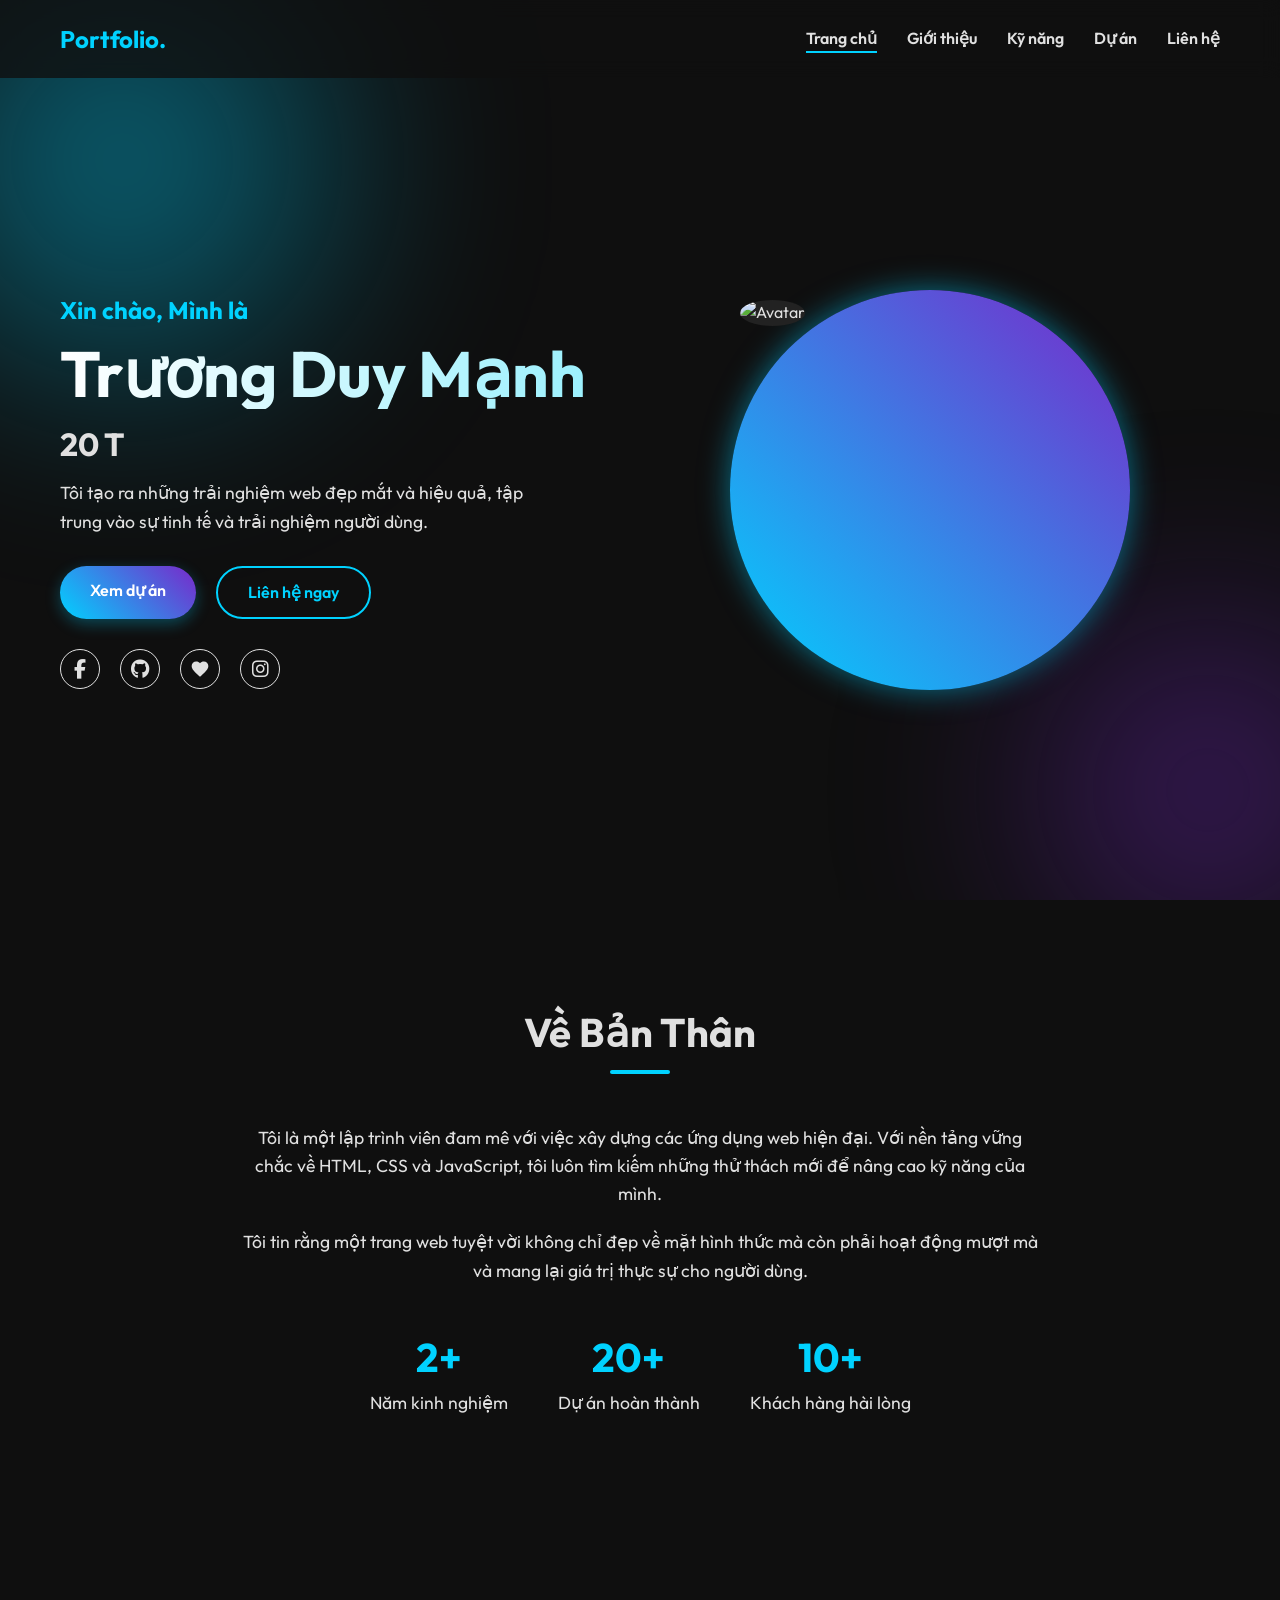
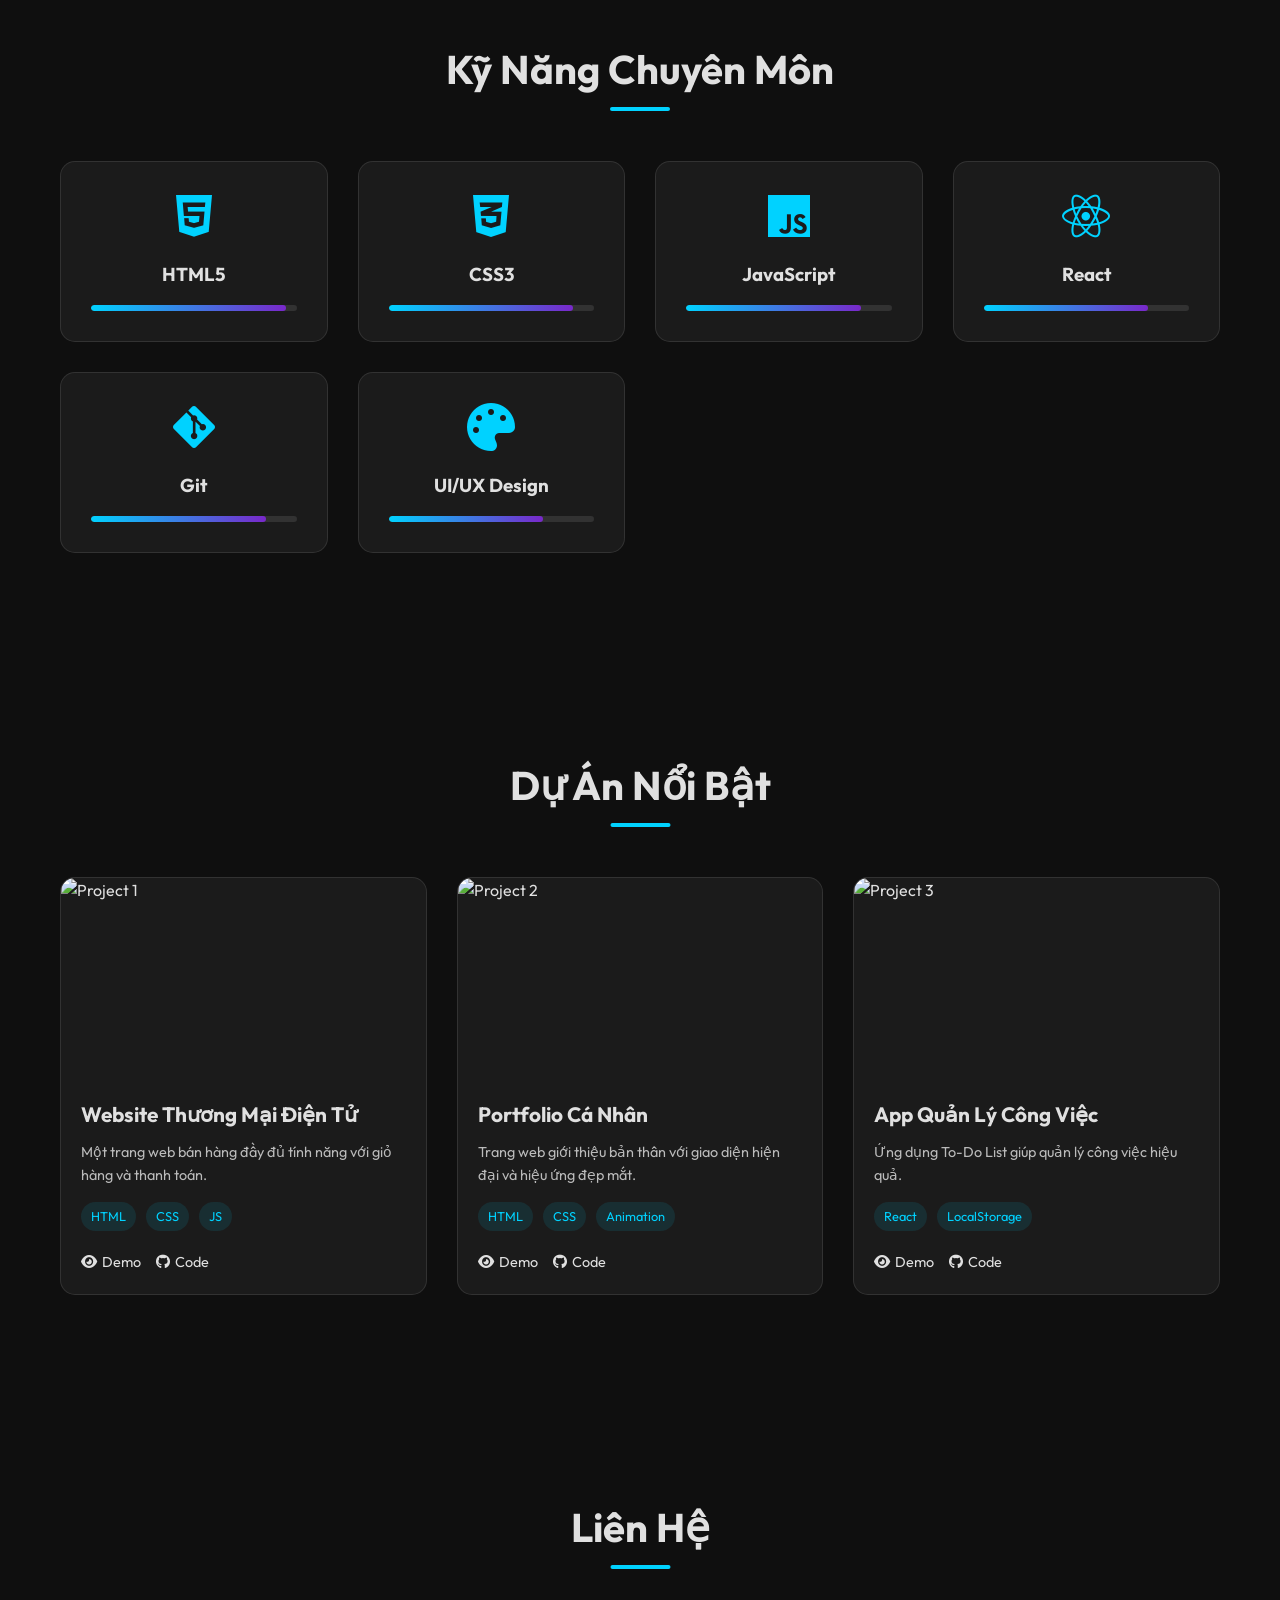
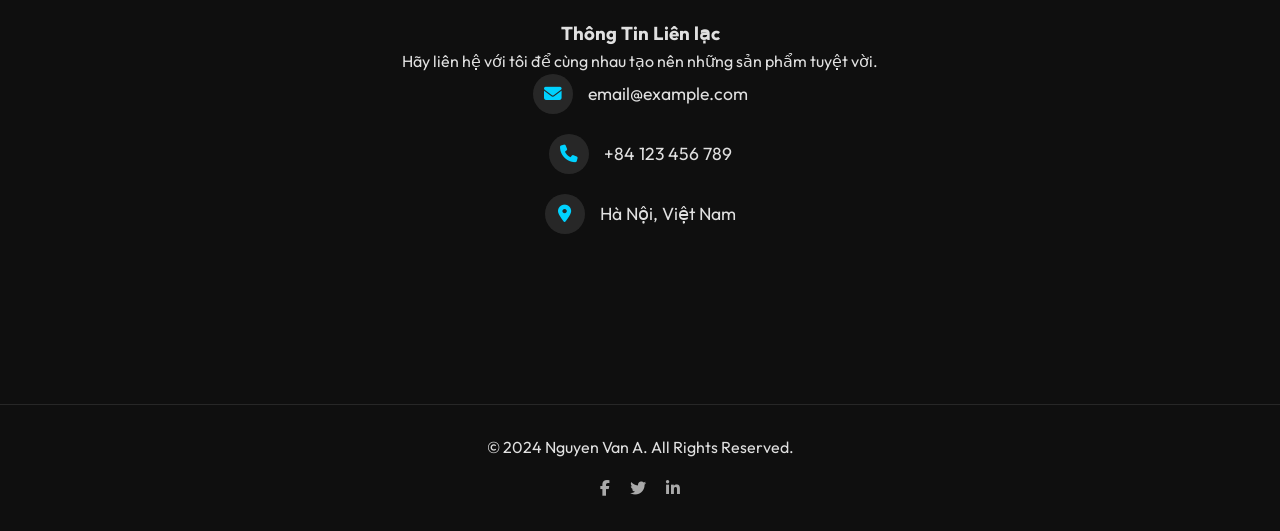
==== Bai cua duy manh(web)/PersonalPortfolio/index.html @ 9e647429 "feat: add web projects and assets" ====
<!DOCTYPE html>
<html lang="vi">

<head>
    <meta charset="UTF-8">
    <meta name="viewport" content="width=device-width, initial-scale=1.0">
    <title>Portfolio Cá Nhân | Developer & Designer</title>
    <link rel="preconnect" href="https://fonts.googleapis.com">
    <link rel="preconnect" href="https://fonts.gstatic.com" crossorigin>
    <link href="https://fonts.googleapis.com/css2?family=Outfit:wght@300;400;600;700&display=swap" rel="stylesheet">
    <link rel="stylesheet" href="style.css">
    <link rel="stylesheet" href="https://cdnjs.cloudflare.com/ajax/libs/font-awesome/6.4.0/css/all.min.css">
</head>

<body>
    <div class="background-globes">
        <div class="globe globe-1"></div>
        <div class="globe globe-2"></div>
        <div class="globe globe-3"></div>
    </div>

    <nav class="navbar">
        <div class="container">
            <a href="#" class="logo">Portfolio.</a>
            <ul class="nav-links">
                <li><a href="#home">Trang chủ</a></li>
                <li><a href="#about">Giới thiệu</a></li>
                <li><a href="#skills">Kỹ năng</a></li>
                <li><a href="#projects">Dự án</a></li>
                <li><a href="#contact">Liên hệ</a></li>
            </ul>
            <div class="hamburger">
                <div class="line"></div>
                <div class="line"></div>
                <div class="line"></div>
            </div>
        </div>
    </nav>

    <header id="home" class="hero">
        <div class="container hero-content">
            <div class="hero-text">
                <h3>Xin chào, Mình là</h3>
                <h1>Trương Duy Mạnh</h1>
                <h2><span class="typing-text"></span></h2>
                <p>Tôi tạo ra những trải nghiệm web đẹp mắt và hiệu quả, tập trung vào sự tinh tế và trải nghiệm người
                    dùng.</p>
                <div class="cta-buttons">
                    <a href="#projects" class="btn btn-primary">Xem dự án</a>
                    <a href="#contact" class="btn btn-secondary">Liên hệ ngay</a>
                </div>
                <div class="social-links">
                    <a href="https://www.facebook.com/onex.manh/"><i class="fab fa-facebook-f"></i></a>
                    <a href="https://github.com/manhne175"><i class="fab fa-github"></i></a>
                    <a href="https://locket.camera/links/Qnh26PZEXaReKuQU8" class="locket-link">
                        <svg viewBox="0 0 24 24" width="20" height="20" fill="currentColor"
                            xmlns="http://www.w3.org/2000/svg">
                            <path
                                d="M12 21.35l-1.45-1.32C5.4 15.36 2 12.28 2 8.5 2 5.42 4.42 3 7.5 3c1.74 0 3.41.81 4.5 2.09C13.09 3.81 14.76 3 16.5 3 19.58 3 22 5.42 22 8.5c0 3.78-3.4 6.86-8.55 11.54L12 21.35z" />
                        </svg>
                    </a>
                    <a href="https://www.instagram.com/ryumank_73/?__pwa=1"><i class="fab fa-instagram"></i></a>
                </div>
            </div>
            <div class="hero-image">
                <!-- Placeholder for user image, using a gradient circle for now -->
                <div class="img-wrapper">
                    <img src="https://via.placeholder.com/400" alt="Avatar" class="avatar-placeholder">
                </div>
            </div>
        </div>
    </header>

    <section id="about" class="about">
        <div class="container">
            <h2 class="section-title">Về Bản Thân</h2>
            <div class="about-content">
                <div class="about-text hidden-element">
                    <p>Tôi là một lập trình viên đam mê với việc xây dựng các ứng dụng web hiện đại. Với nền tảng vững
                        chắc về HTML, CSS và JavaScript, tôi luôn tìm kiếm những thử thách mới để nâng cao kỹ năng của
                        mình.</p>
                    <p>Tôi tin rằng một trang web tuyệt vời không chỉ đẹp về mặt hình thức mà còn phải hoạt động mượt mà
                        và mang lại giá trị thực sự cho người dùng.</p>
                    <div class="stats">
                        <div class="stat-item">
                            <h3>2+</h3>
                            <p>Năm kinh nghiệm</p>
                        </div>
                        <div class="stat-item">
                            <h3>20+</h3>
                            <p>Dự án hoàn thành</p>
                        </div>
                        <div class="stat-item">
                            <h3>10+</h3>
                            <p>Khách hàng hài lòng</p>
                        </div>
                    </div>
                </div>
            </div>
        </div>
    </section>

    <section id="skills" class="skills">
        <div class="container">
            <h2 class="section-title">Kỹ Năng Chuyên Môn</h2>
            <div class="skills-grid">
                <div class="skill-card hidden-element">
                    <i class="fab fa-html5"></i>
                    <h3>HTML5</h3>
                    <div class="progress-bar">
                        <div class="progress" style="width: 95%"></div>
                    </div>
                </div>
                <div class="skill-card hidden-element" style="transition-delay: 0.1s">
                    <i class="fab fa-css3-alt"></i>
                    <h3>CSS3</h3>
                    <div class="progress-bar">
                        <div class="progress" style="width: 90%"></div>
                    </div>
                </div>
                <div class="skill-card hidden-element" style="transition-delay: 0.2s">
                    <i class="fab fa-js"></i>
                    <h3>JavaScript</h3>
                    <div class="progress-bar">
                        <div class="progress" style="width: 85%"></div>
                    </div>
                </div>
                <div class="skill-card hidden-element" style="transition-delay: 0.3s">
                    <i class="fab fa-react"></i>
                    <h3>React</h3>
                    <div class="progress-bar">
                        <div class="progress" style="width: 80%"></div>
                    </div>
                </div>
                <div class="skill-card hidden-element" style="transition-delay: 0.4s">
                    <i class="fab fa-git-alt"></i>
                    <h3>Git</h3>
                    <div class="progress-bar">
                        <div class="progress" style="width: 85%"></div>
                    </div>
                </div>
                <div class="skill-card hidden-element" style="transition-delay: 0.5s">
                    <i class="fas fa-palette"></i>
                    <h3>UI/UX Design</h3>
                    <div class="progress-bar">
                        <div class="progress" style="width: 75%"></div>
                    </div>
                </div>
            </div>
        </div>
    </section>

    <section id="projects" class="projects">
        <div class="container">
            <h2 class="section-title">Dự Án Nổi Bật</h2>
            <div class="projects-grid">
                <div class="project-card hidden-element">
                    <div class="project-img">
                        <img src="https://via.placeholder.com/400x250" alt="Project 1">
                    </div>
                    <div class="project-info">
                        <h3>Website Thương Mại Điện Tử</h3>
                        <p>Một trang web bán hàng đầy đủ tính năng với giỏ hàng và thanh toán.</p>
                        <div class="tags">
                            <span>HTML</span><span>CSS</span><span>JS</span>
                        </div>
                        <div class="project-links">
                            <a href="#" class="btn-sm"><i class="fas fa-eye"></i> Demo</a>
                            <a href="#" class="btn-sm"><i class="fab fa-github"></i> Code</a>
                        </div>
                    </div>
                </div>
                <!-- More projects can be added here -->
                <div class="project-card hidden-element" style="transition-delay: 0.2s">
                    <div class="project-img">
                        <img src="https://via.placeholder.com/400x250" alt="Project 2">
                    </div>
                    <div class="project-info">
                        <h3>Portfolio Cá Nhân</h3>
                        <p>Trang web giới thiệu bản thân với giao diện hiện đại và hiệu ứng đẹp mắt.</p>
                        <div class="tags">
                            <span>HTML</span><span>CSS</span><span>Animation</span>
                        </div>
                        <div class="project-links">
                            <a href="#" class="btn-sm"><i class="fas fa-eye"></i> Demo</a>
                            <a href="#" class="btn-sm"><i class="fab fa-github"></i> Code</a>
                        </div>
                    </div>
                </div>
                <div class="project-card hidden-element" style="transition-delay: 0.4s">
                    <div class="project-img">
                        <img src="https://via.placeholder.com/400x250" alt="Project 3">
                    </div>
                    <div class="project-info">
                        <h3>App Quản Lý Công Việc</h3>
                        <p>Ứng dụng To-Do List giúp quản lý công việc hiệu quả.</p>
                        <div class="tags">
                            <span>React</span><span>LocalStorage</span>
                        </div>
                        <div class="project-links">
                            <a href="#" class="btn-sm"><i class="fas fa-eye"></i> Demo</a>
                            <a href="#" class="btn-sm"><i class="fab fa-github"></i> Code</a>
                        </div>
                    </div>
                </div>
            </div>
        </div>
    </section>

    <section id="contact" class="contact">
        <div class="container">
            <h2 class="section-title">Liên Hệ</h2>
            <div class="contact-container">
                <div class="contact-info hidden-element">
                    <h3>Thông Tin Liên lạc</h3>
                    <p>Hãy liên hệ với tôi để cùng nhau tạo nên những sản phẩm tuyệt vời.</p>
                    <div class="info-item">
                        <i class="fas fa-envelope"></i>
                        <span>email@example.com</span>
                    </div>
                    <div class="info-item">
                        <i class="fas fa-phone"></i>
                        <span>+84 123 456 789</span>
                    </div>
                    <div class="info-item">
                        <i class="fas fa-map-marker-alt"></i>
                        <span>Hà Nội, Việt Nam</span>
                    </div>
                </div>
                <!-- Form removed as requested -->
            </div>
        </div>
    </section>

    <footer>
        <div class="container">
            <p>&copy; 2024 Nguyen Van A. All Rights Reserved.</p>
            <div class="footer-socials">
                <a href="#"><i class="fab fa-facebook-f"></i></a>
                <a href="#"><i class="fab fa-twitter"></i></a>
                <a href="#"><i class="fab fa-linkedin-in"></i></a>
            </div>
        </div>
    </footer>

    <script src="script.js"></script>
</body>

</html>
---- Bai cua duy manh(web)/PersonalPortfolio/style.css ----
/* Basic Setup & Variables */
:root {
    --bg-color: #0f0f0f;
    --text-color: #e0e0e0;
    --primary-color: #00d2ff;
    --secondary-color: #92effd;
    --accent-color: #7928ca;
    --card-bg: rgba(255, 255, 255, 0.05);
    --nav-bg: rgba(15, 15, 15, 0.8);
    --font-heading: 'Outfit', sans-serif;
    --font-body: 'Outfit', sans-serif;
}

* {
    margin: 0;
    padding: 0;
    box-sizing: border-box;
    scroll-behavior: smooth;
}

body {
    font-family: var(--font-body);
    background-color: var(--bg-color);
    color: var(--text-color);
    line-height: 1.6;
    overflow-x: hidden;
}

a {
    text-decoration: none;
    color: inherit;
    transition: 0.3s;
}

ul {
    list-style: none;
}

.container {
    max-width: 1200px;
    margin: 0 auto;
    padding: 0 20px;
}

/* Background Animation */
.background-globes {
    position: fixed;
    top: 0;
    left: 0;
    width: 100%;
    height: 100%;
    z-index: -1;
    overflow: hidden;
}

.globe {
    position: absolute;
    border-radius: 50%;
    filter: blur(100px);
    opacity: 0.5;
}

.globe-1 {
    top: -10%;
    left: -10%;
    width: 500px;
    height: 500px;
    background: radial-gradient(circle, var(--primary-color), transparent);
    animation: move1 20s infinite alternate;
}

.globe-2 {
    bottom: -10%;
    right: -10%;
    width: 400px;
    height: 400px;
    background: radial-gradient(circle, var(--accent-color), transparent);
    animation: move2 15s infinite alternate;
}

@keyframes move1 {
    0% {
        transform: translate(0, 0);
    }

    100% {
        transform: translate(50px, 100px);
    }
}

@keyframes move2 {
    0% {
        transform: translate(0, 0);
    }

    100% {
        transform: translate(-50px, -50px);
    }
}

/* Navigation */
.navbar {
    position: fixed;
    top: 0;
    left: 0;
    width: 100%;
    padding: 20px 0;
    background: var(--nav-bg);
    backdrop-filter: blur(10px);
    z-index: 1000;
    transition: 0.3s;
}

.navbar .container {
    display: flex;
    justify-content: space-between;
    align-items: center;
}

.logo {
    font-size: 1.5rem;
    font-weight: 700;
    color: var(--primary-color);
}

.nav-links {
    display: flex;
    gap: 30px;
}

.nav-links a {
    font-weight: 600;
    position: relative;
}

.nav-links a::after {
    content: '';
    position: absolute;
    width: 0;
    height: 2px;
    bottom: -5px;
    left: 0;
    background-color: var(--primary-color);
    transition: 0.3s;
}

.nav-links a:hover::after,
.nav-links a.active::after {
    width: 100%;
}

.hamburger {
    display: none;
    cursor: pointer;
}

.hamburger .line {
    width: 25px;
    height: 3px;
    background-color: var(--text-color);
    margin: 5px 0;
    transition: 0.3s;
}

/* Hero Section */
.hero {
    height: 100vh;
    display: flex;
    align-items: center;
    position: relative;
    padding-top: 80px;
    /* Offset for navbar */
}

.hero-content {
    display: flex;
    align-items: center;
    justify-content: space-between;
    width: 100%;
}

.hero-text {
    flex: 1;
}

.hero-text h3 {
    font-size: 1.5rem;
    color: var(--primary-color);
    margin-bottom: 10px;
}

.hero-text h1 {
    font-size: 4rem;
    font-weight: 700;
    line-height: 1.1;
    margin-bottom: 10px;
    background: linear-gradient(to right, #fff, var(--secondary-color));
    -webkit-background-clip: text;
    -webkit-text-fill-color: transparent;
}

.hero-text h2 {
    font-size: 2rem;
    margin-bottom: 20px;
    height: 40px;
    /* Prevent layout shift */
}

.hero-text p {
    font-size: 1.1rem;
    margin-bottom: 30px;
    max-width: 500px;
}

.cta-buttons {
    display: flex;
    gap: 20px;
    margin-bottom: 30px;
}

.btn {
    padding: 12px 30px;
    border-radius: 30px;
    font-weight: 600;
    cursor: pointer;
    transition: 0.3s;
}

.btn-primary {
    background: linear-gradient(45deg, var(--primary-color), var(--accent-color));
    color: white;
    border: none;
    box-shadow: 0 5px 15px rgba(0, 210, 255, 0.3);
}

.btn-primary:hover {
    transform: translateY(-3px);
    box-shadow: 0 8px 20px rgba(0, 210, 255, 0.5);
}

.btn-secondary {
    background: transparent;
    border: 2px solid var(--primary-color);
    color: var(--primary-color);
}

.btn-secondary:hover {
    background: rgba(0, 210, 255, 0.1);
}

.social-links {
    display: flex;
    gap: 20px;
}

.social-links a {
    width: 40px;
    height: 40px;
    border-radius: 50%;
    border: 1px solid var(--text-color);
    display: flex;
    justify-content: center;
    align-items: center;
    transition: 0.3s;
}

.social-links a:hover {
    background: var(--primary-color);
    border-color: var(--primary-color);
    color: #000;
    transform: translateY(-3px);
}

.social-links a i,
.social-links a svg {
    font-size: 1.2rem;
    line-height: 1;
}

.social-links a svg {
    width: 20px;
    height: 20px;
}

.hero-image {
    flex: 1;
    display: flex;
    justify-content: center;
    position: relative;
}

.img-wrapper {
    position: relative;
    width: 400px;
    height: 400px;
    border-radius: 50%;
    padding: 10px;
    background: linear-gradient(45deg, var(--primary-color), var(--accent-color));
    box-shadow: 0 0 30px rgba(0, 210, 255, 0.5);
}

.img-wrapper img {
    width: 100%;
    height: 100%;
    border-radius: 50%;
    object-fit: cover;
    background-color: #222;
    /* Fallback */
}

/* Sections General */
section {
    padding: 100px 0;
}

.section-title {
    text-align: center;
    font-size: 2.5rem;
    margin-bottom: 60px;
    position: relative;
    display: inline-block;
    left: 50%;
    transform: translateX(-50%);
}

.section-title::after {
    content: '';
    position: absolute;
    width: 60px;
    height: 4px;
    background: var(--primary-color);
    bottom: -10px;
    left: 50%;
    transform: translateX(-50%);
    border-radius: 2px;
}

/* About Section */
.about-content {
    display: flex;
    justify-content: center;
    text-align: center;
}

.about-text {
    max-width: 800px;
}

.about-text p {
    margin-bottom: 20px;
    font-size: 1.1rem;
}

.stats {
    display: flex;
    justify-content: center;
    gap: 50px;
    margin-top: 40px;
}

.stat-item h3 {
    font-size: 2.5rem;
    color: var(--primary-color);
}

/* Skills Section */
.skills-grid {
    display: grid;
    grid-template-columns: repeat(auto-fit, minmax(250px, 1fr));
    gap: 30px;
}

.skill-card {
    background: var(--card-bg);
    padding: 30px;
    border-radius: 15px;
    text-align: center;
    border: 1px solid rgba(255, 255, 255, 0.1);
    transition: 0.3s;
}

.skill-card:hover {
    transform: translateY(-10px);
    border-color: var(--primary-color);
    box-shadow: 0 10px 30px rgba(0, 0, 0, 0.5);
}

.skill-card i {
    font-size: 3rem;
    color: var(--primary-color);
    margin-bottom: 20px;
}

.progress-bar {
    width: 100%;
    height: 6px;
    background: rgba(255, 255, 255, 0.1);
    border-radius: 3px;
    margin-top: 15px;
    overflow: hidden;
}

.progress {
    height: 100%;
    background: linear-gradient(90deg, var(--primary-color), var(--accent-color));
    border-radius: 3px;
}

/* Projects Section */
.projects-grid {
    display: grid;
    grid-template-columns: repeat(auto-fit, minmax(300px, 1fr));
    gap: 30px;
}

.project-card {
    background: var(--card-bg);
    border-radius: 15px;
    overflow: hidden;
    border: 1px solid rgba(255, 255, 255, 0.1);
    transition: 0.3s;
}

.project-card:hover {
    transform: translateY(-10px);
    box-shadow: 0 10px 30px rgba(0, 0, 0, 0.5);
}

.project-img {
    width: 100%;
    height: 200px;
    overflow: hidden;
}

.project-img img {
    width: 100%;
    height: 100%;
    object-fit: cover;
    transition: 0.5s;
}

.project-card:hover .project-img img {
    transform: scale(1.1);
}

.project-info {
    padding: 20px;
}

.project-info h3 {
    margin-bottom: 10px;
    font-size: 1.3rem;
}

.project-info p {
    font-size: 0.9rem;
    color: #bbb;
    margin-bottom: 15px;
}

.tags {
    display: flex;
    gap: 10px;
    margin-bottom: 20px;
}

.tags span {
    font-size: 0.8rem;
    padding: 4px 10px;
    background: rgba(0, 210, 255, 0.1);
    color: var(--primary-color);
    border-radius: 20px;
}

.project-links {
    display: flex;
    gap: 15px;
}

.btn-sm {
    font-size: 0.9rem;
    display: flex;
    align-items: center;
    gap: 5px;
}

/* Contact Section */
.contact-container {
    display: flex;
    gap: 50px;
    justify-content: center;
    flex-wrap: wrap;
}

.contact-info {
    flex: 0 1 600px;
    min-width: 300px;
    text-align: center;
}

.contact-form {
    flex: 1;
    min-width: 300px;
}

.info-item {
    display: flex;
    align-items: center;
    justify-content: center;
    gap: 15px;
    margin-bottom: 20px;
    font-size: 1.1rem;
}

.info-item i {
    width: 40px;
    height: 40px;
    background: rgba(255, 255, 255, 0.1);
    border-radius: 50%;
    display: flex;
    justify-content: center;
    align-items: center;
    color: var(--primary-color);
}

.contact-form {
    background: var(--card-bg);
    padding: 30px;
    border-radius: 15px;
    border: 1px solid rgba(255, 255, 255, 0.1);
}

.form-group {
    margin-bottom: 20px;
}

.form-group input,
.form-group textarea {
    width: 100%;
    padding: 12px;
    background: rgba(255, 255, 255, 0.05);
    border: 1px solid rgba(255, 255, 255, 0.1);
    border-radius: 8px;
    color: var(--text-color);
    font-family: inherit;
    outline: none;
    transition: 0.3s;
}

.form-group input:focus,
.form-group textarea:focus {
    border-color: var(--primary-color);
    background: rgba(255, 255, 255, 0.1);
}

/* Footer */
footer {
    padding: 30px 0;
    text-align: center;
    border-top: 1px solid rgba(255, 255, 255, 0.1);
    margin-top: 50px;
}

.footer-socials {
    margin-top: 15px;
    display: flex;
    justify-content: center;
    gap: 20px;
}

.footer-socials a {
    color: #aaa;
}

.footer-socials a:hover {
    color: var(--primary-color);
}

/* Scroll Animation Classes */
.hidden-element {
    opacity: 0;
    transform: translateY(30px);
    transition: all 0.6s ease-out;
}

.show-element {
    opacity: 1;
    transform: translateY(0);
}

/* Responsive */
@media (max-width: 768px) {
    .nav-links {
        position: fixed;
        right: -100%;
        top: 0;
        height: 100vh;
        width: 70%;
        background: var(--bg-color);
        flex-direction: column;
        align-items: center;
        justify-content: center;
        transition: 0.4s;
        box-shadow: -5px 0 15px rgba(0, 0, 0, 0.5);
    }

    .nav-links.active {
        right: 0;
    }

    .hamburger {
        display: block;
        z-index: 1001;
    }

    .hero-content {
        flex-direction: column-reverse;
        text-align: center;
    }

    .hero-text {
        margin-top: 40px;
    }

    .img-wrapper {
        width: 250px;
        height: 250px;
    }

    .section-title {
        font-size: 2rem;
    }

    .stats {
        flex-direction: column;
        gap: 20px;
    }
}
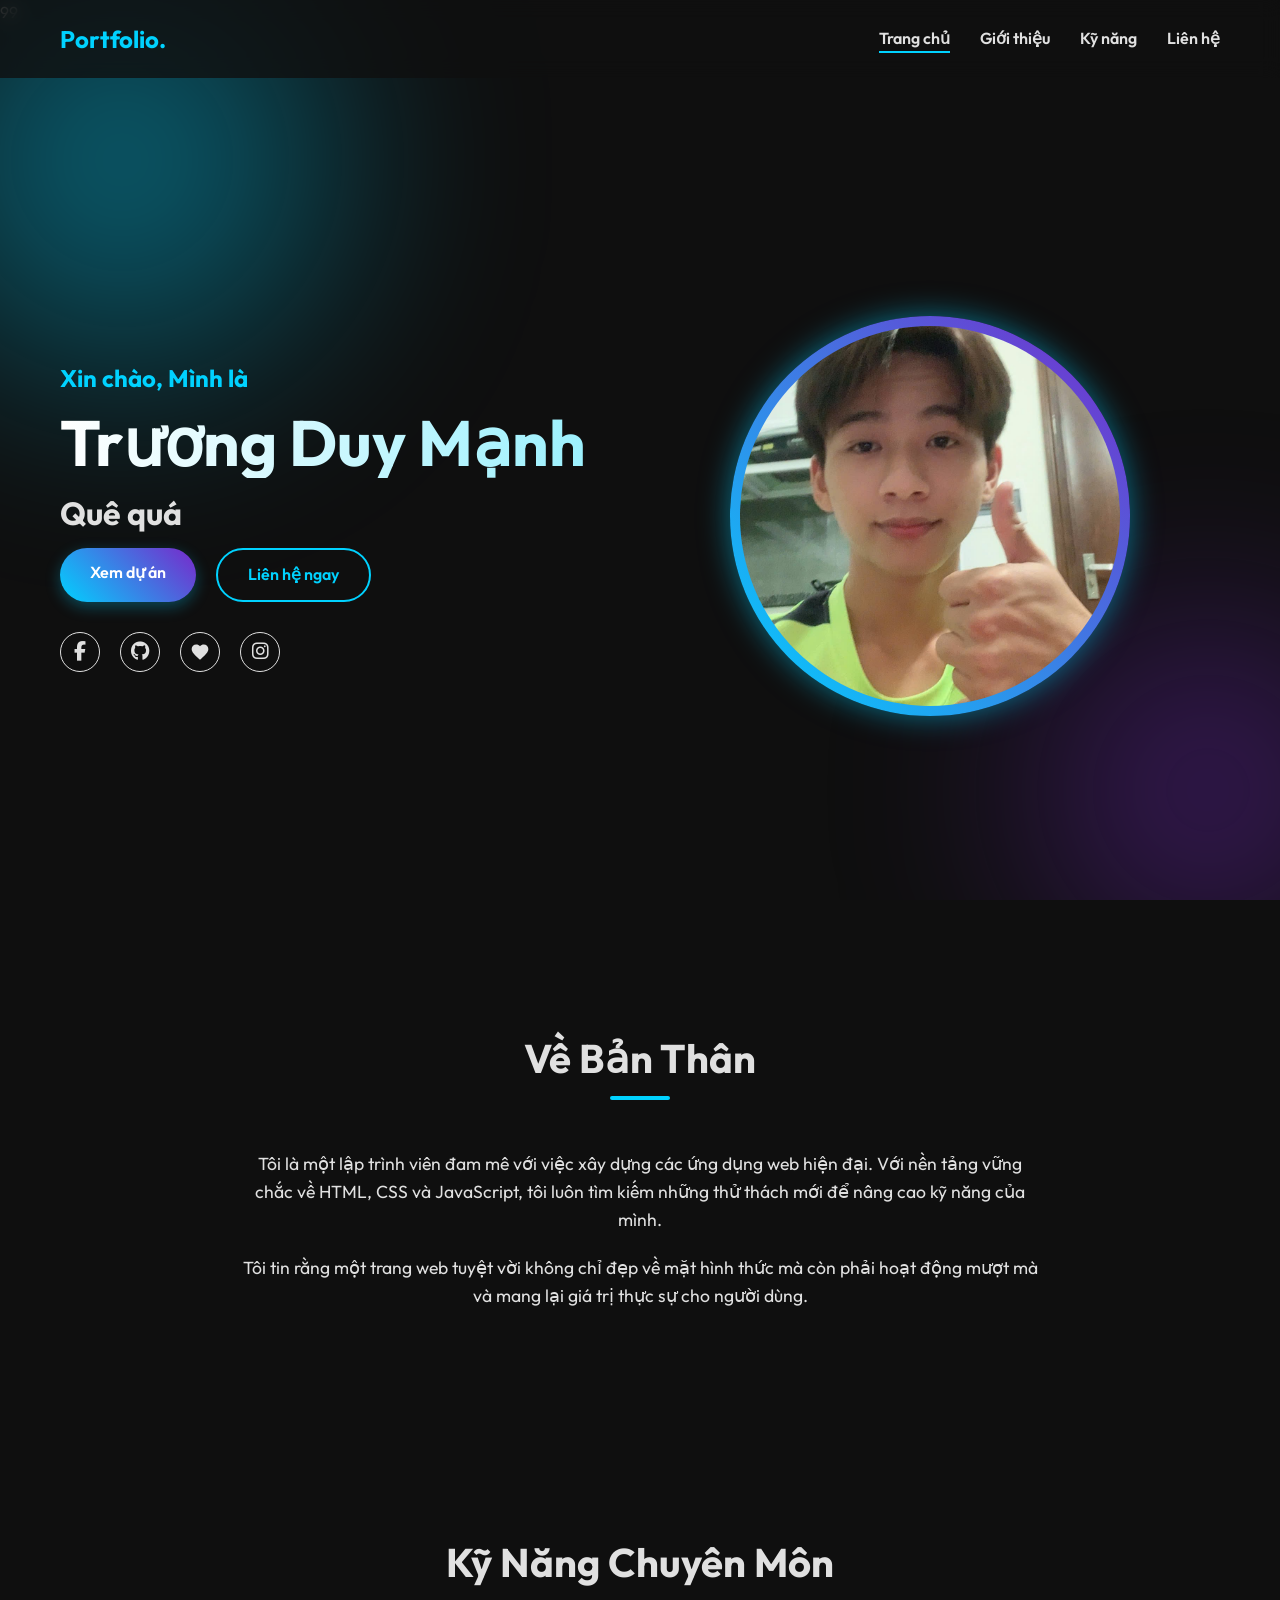
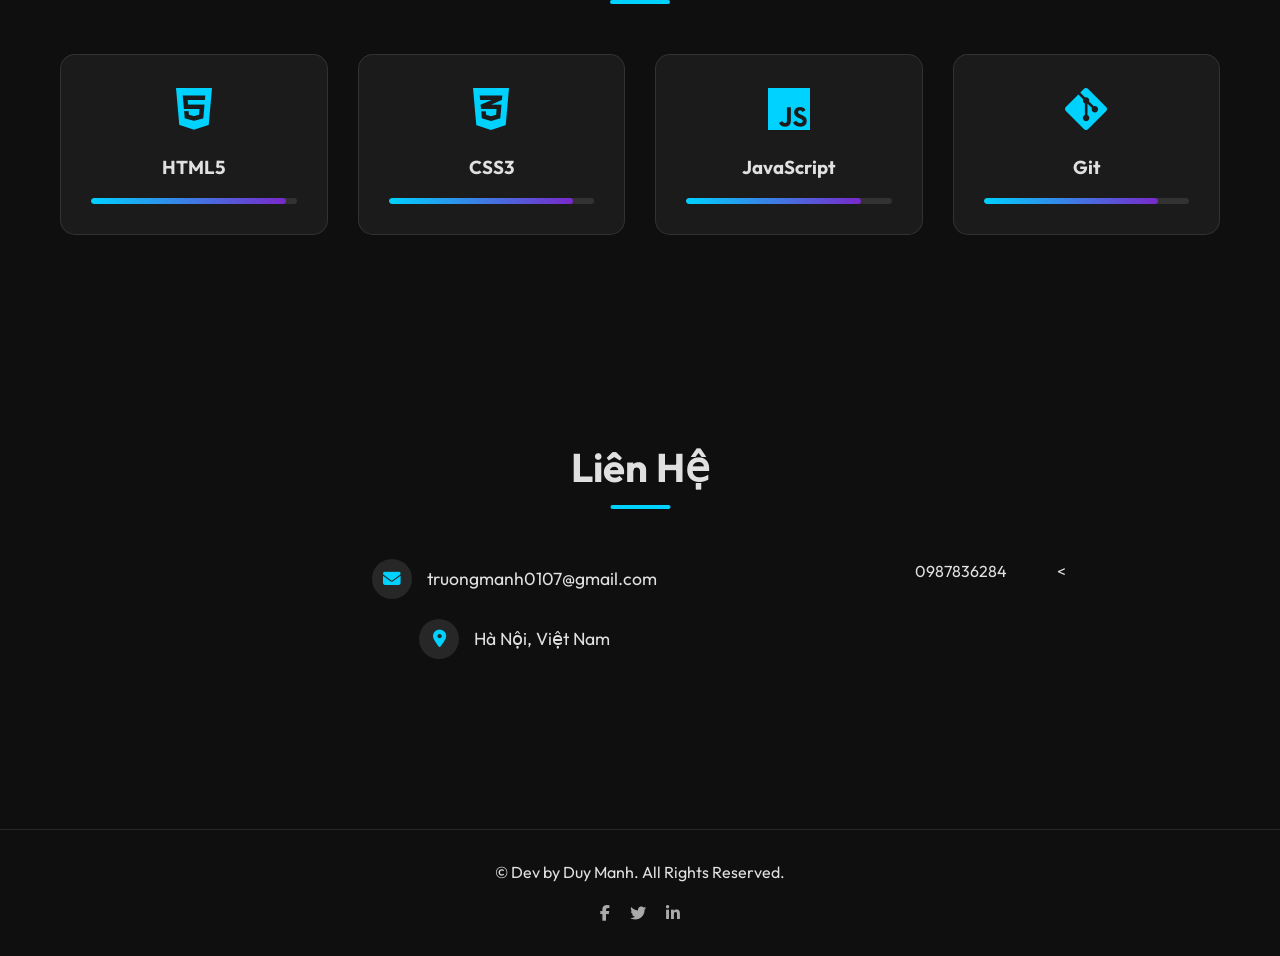
==== commit 83c8aef7: "feat: add SupplyChainTracker project and update web projects" ====
--- a/Bai cua duy manh(web)/PersonalPortfolio/index.html
+++ b/Bai cua duy manh(web)/PersonalPortfolio/index.html
@@ -17,7 +17,7 @@
         <div class="globe globe-1"></div>
         <div class="globe globe-2"></div>
         <div class="globe globe-3"></div>
-    </div>
+    </div>99
 
     <nav class="navbar">
         <div class="container">
@@ -26,7 +26,6 @@
                 <li><a href="#home">Trang chủ</a></li>
                 <li><a href="#about">Giới thiệu</a></li>
                 <li><a href="#skills">Kỹ năng</a></li>
-                <li><a href="#projects">Dự án</a></li>
                 <li><a href="#contact">Liên hệ</a></li>
             </ul>
             <div class="hamburger">
@@ -43,8 +42,6 @@
                 <h3>Xin chào, Mình là</h3>
                 <h1>Trương Duy Mạnh</h1>
                 <h2><span class="typing-text"></span></h2>
-                <p>Tôi tạo ra những trải nghiệm web đẹp mắt và hiệu quả, tập trung vào sự tinh tế và trải nghiệm người
-                    dùng.</p>
                 <div class="cta-buttons">
                     <a href="#projects" class="btn btn-primary">Xem dự án</a>
                     <a href="#contact" class="btn btn-secondary">Liên hệ ngay</a>
@@ -65,7 +62,7 @@
             <div class="hero-image">
                 <!-- Placeholder for user image, using a gradient circle for now -->
                 <div class="img-wrapper">
-                    <img src="https://via.placeholder.com/400" alt="Avatar" class="avatar-placeholder">
+                    <img src="assets/avatar.png" alt="Avatar" class="avatar-placeholder">
                 </div>
             </div>
         </div>
@@ -81,20 +78,6 @@
                         mình.</p>
                     <p>Tôi tin rằng một trang web tuyệt vời không chỉ đẹp về mặt hình thức mà còn phải hoạt động mượt mà
                         và mang lại giá trị thực sự cho người dùng.</p>
-                    <div class="stats">
-                        <div class="stat-item">
-                            <h3>2+</h3>
-                            <p>Năm kinh nghiệm</p>
-                        </div>
-                        <div class="stat-item">
-                            <h3>20+</h3>
-                            <p>Dự án hoàn thành</p>
-                        </div>
-                        <div class="stat-item">
-                            <h3>10+</h3>
-                            <p>Khách hàng hài lòng</p>
-                        </div>
-                    </div>
                 </div>
             </div>
         </div>
@@ -125,13 +108,6 @@
                         <div class="progress" style="width: 85%"></div>
                     </div>
                 </div>
-                <div class="skill-card hidden-element" style="transition-delay: 0.3s">
-                    <i class="fab fa-react"></i>
-                    <h3>React</h3>
-                    <div class="progress-bar">
-                        <div class="progress" style="width: 80%"></div>
-                    </div>
-                </div>
                 <div class="skill-card hidden-element" style="transition-delay: 0.4s">
                     <i class="fab fa-git-alt"></i>
                     <h3>Git</h3>
@@ -139,102 +115,38 @@
                         <div class="progress" style="width: 85%"></div>
                     </div>
                 </div>
-                <div class="skill-card hidden-element" style="transition-delay: 0.5s">
-                    <i class="fas fa-palette"></i>
-                    <h3>UI/UX Design</h3>
-                    <div class="progress-bar">
-                        <div class="progress" style="width: 75%"></div>
-                    </div>
-                </div>
             </div>
         </div>
     </section>
 
-    <section id="projects" class="projects">
-        <div class="container">
-            <h2 class="section-title">Dự Án Nổi Bật</h2>
-            <div class="projects-grid">
-                <div class="project-card hidden-element">
-                    <div class="project-img">
-                        <img src="https://via.placeholder.com/400x250" alt="Project 1">
-                    </div>
-                    <div class="project-info">
-                        <h3>Website Thương Mại Điện Tử</h3>
-                        <p>Một trang web bán hàng đầy đủ tính năng với giỏ hàng và thanh toán.</p>
-                        <div class="tags">
-                            <span>HTML</span><span>CSS</span><span>JS</span>
-                        </div>
-                        <div class="project-links">
-                            <a href="#" class="btn-sm"><i class="fas fa-eye"></i> Demo</a>
-                            <a href="#" class="btn-sm"><i class="fab fa-github"></i> Code</a>
-                        </div>
-                    </div>
-                </div>
-                <!-- More projects can be added here -->
-                <div class="project-card hidden-element" style="transition-delay: 0.2s">
-                    <div class="project-img">
-                        <img src="https://via.placeholder.com/400x250" alt="Project 2">
-                    </div>
-                    <div class="project-info">
-                        <h3>Portfolio Cá Nhân</h3>
-                        <p>Trang web giới thiệu bản thân với giao diện hiện đại và hiệu ứng đẹp mắt.</p>
-                        <div class="tags">
-                            <span>HTML</span><span>CSS</span><span>Animation</span>
-                        </div>
-                        <div class="project-links">
-                            <a href="#" class="btn-sm"><i class="fas fa-eye"></i> Demo</a>
-                            <a href="#" class="btn-sm"><i class="fab fa-github"></i> Code</a>
-                        </div>
-                    </div>
-                </div>
-                <div class="project-card hidden-element" style="transition-delay: 0.4s">
-                    <div class="project-img">
-                        <img src="https://via.placeholder.com/400x250" alt="Project 3">
-                    </div>
-                    <div class="project-info">
-                        <h3>App Quản Lý Công Việc</h3>
-                        <p>Ứng dụng To-Do List giúp quản lý công việc hiệu quả.</p>
-                        <div class="tags">
-                            <span>React</span><span>LocalStorage</span>
-                        </div>
-                        <div class="project-links">
-                            <a href="#" class="btn-sm"><i class="fas fa-eye"></i> Demo</a>
-                            <a href="#" class="btn-sm"><i class="fab fa-github"></i> Code</a>
-                        </div>
-                    </div>
-                </div>
-            </div>
-        </div>
-    </section>
 
     <section id="contact" class="contact">
         <div class="container">
             <h2 class="section-title">Liên Hệ</h2>
             <div class="contact-container">
                 <div class="contact-info hidden-element">
-                    <h3>Thông Tin Liên lạc</h3>
-                    <p>Hãy liên hệ với tôi để cùng nhau tạo nên những sản phẩm tuyệt vời.</p>
                     <div class="info-item">
                         <i class="fas fa-envelope"></i>
-                        <span>email@example.com</span>
+                        <span>truongmanh0107@gmail.com</span>
                     </div>
-                    <div class="info-item">
-                        <i class="fas fa-phone"></i>
-                        <span>+84 123 456 789</span>
-                    </div>
+
                     <div class="info-item">
                         <i class="fas fa-map-marker-alt"></i>
                         <span>Hà Nội, Việt Nam</span>
                     </div>
+                </div class=info-item">
+                <i class="fas fa-map-maker-alt"></i>
+                <span>0987836284</span>
+                <
                 </div>
-                <!-- Form removed as requested -->
+              
             </div>
         </div>
     </section>
 
     <footer>
         <div class="container">
-            <p>&copy; 2024 Nguyen Van A. All Rights Reserved.</p>
+            <p>&copy; Dev by Duy Manh. All Rights Reserved.</p>
             <div class="footer-socials">
                 <a href="#"><i class="fab fa-facebook-f"></i></a>
                 <a href="#"><i class="fab fa-twitter"></i></a>
